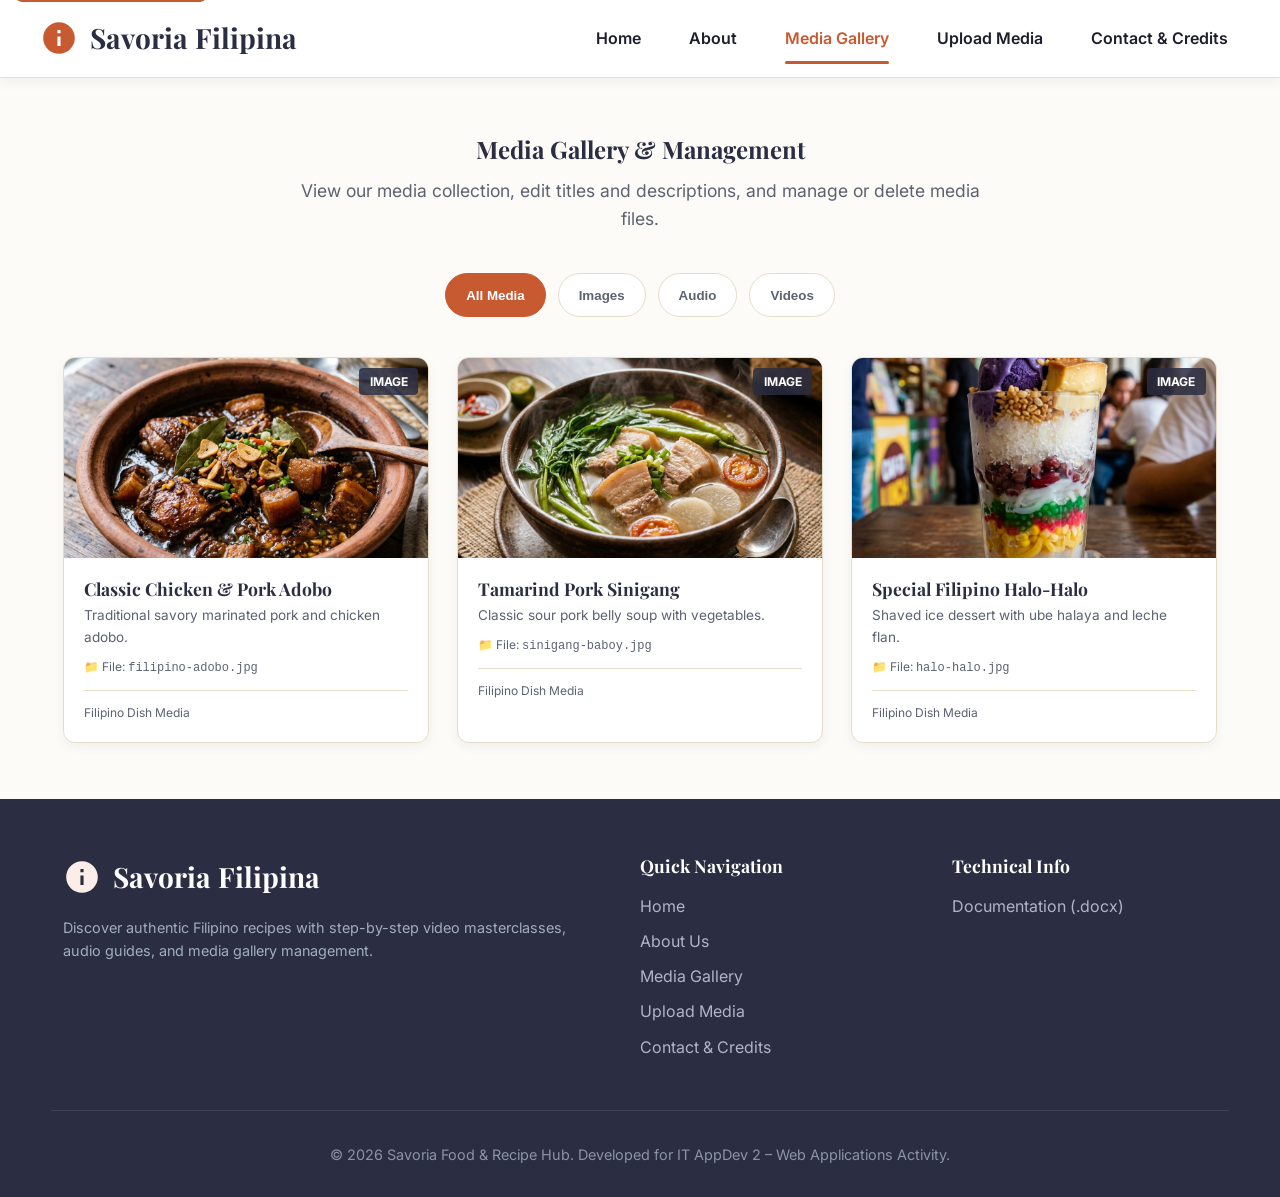
==== gallery.html @ ff86d817 "Add Vercel configuration vercel.json and HTML web pages" ====
<!DOCTYPE html>
<html lang="en">
<head>
    <meta charset="UTF-8">
    <meta name="viewport" content="width=device-width, initial-scale=1.0">
    <meta name="description" content="Savoria Filipina Media Gallery - Browse images, audio recipe guides, and video masterclasses with management features.">
    <title>Media Gallery & Management | Savoria Filipina</title>
    <link rel="preconnect" href="https://fonts.googleapis.com">
    <link rel="preconnect" href="https://fonts.gstatic.com" crossorigin>
    <link href="https://fonts.googleapis.com/css2?family=Inter:wght@400;500;600;700&family=Playfair+Display:wght@600;700;800&display=swap" rel="stylesheet">
    <link rel="stylesheet" href="css/style.css">
</head>
<body>
    <a href="#main-content" class="skip-link">Skip to main content</a>

    <header class="header" role="banner">
        <div class="container header-container">
            <a href="index.html" class="logo" aria-label="Savoria Filipina Home Page">
                <svg viewBox="0 0 24 24" aria-hidden="true">
                    <path d="M12 2C6.48 2 2 6.48 2 12s4.48 10 10 10 10-4.48 10-10S17.52 2 12 2zm1 15h-2v-6h2v6zm0-8h-2V7h2v2z"/>
                </svg>
                <span>Savoria Filipina</span>
            </a>

            <button class="mobile-nav-toggle" id="mobileNavToggle" aria-label="Toggle Navigation Menu" aria-expanded="false" aria-controls="primaryNav">
                <svg viewBox="0 0 24 24" fill="none" stroke-width="2" stroke-linecap="round" stroke-linejoin="round">
                    <line x1="3" y1="12" x2="21" y2="12"></line>
                    <line x1="3" y1="6" x2="21" y2="6"></line>
                    <line x1="3" y1="18" x2="21" y2="18"></line>
                </svg>
            </button>

            <nav id="primaryNav" aria-label="Primary Navigation">
                <ul class="nav-menu" id="navMenu">
                    <li><a href="index.html" class="nav-link">Home</a></li>
                    <li><a href="about.html" class="nav-link">About</a></li>
                    <li><a href="gallery.html" class="nav-link active">Media Gallery</a></li>
                    <li><a href="upload.html" class="nav-link">Upload Media</a></li>
                    <li><a href="contact.html" class="nav-link">Contact & Credits</a></li>
                </ul>
            </nav>
        </div>
    </header>

    <main id="main-content" role="main">
        <section class="section" aria-labelledby="gallery-heading">
            <div class="container">
                <div class="section-header">
                    <h1 id="gallery-heading">Media Gallery & Management</h1>
                    <p>View our media collection, edit titles and descriptions, and manage or delete media files.</p>
                </div>

                <div class="gallery-filter" role="tablist" aria-label="Media Filters">
                    <button class="filter-btn active" data-filter="all" role="tab" aria-selected="true" id="filterAllBtn">All Media</button>
                    <button class="filter-btn" data-filter="image" role="tab" aria-selected="false">Images</button>
                    <button class="filter-btn" data-filter="audio" role="tab" aria-selected="false">Audio</button>
                    <button class="filter-btn" data-filter="video" role="tab" aria-selected="false">Videos</button>
                </div>

                <div class="gallery-grid" id="galleryGrid">
                    <!-- Default System Images -->
                    <article class="gallery-card" data-category="image">
                        <div class="gallery-media-preview">
                            <span class="type-tag">IMAGE</span>
                            <img src="images/filipino-adobo.jpg" alt="Chicken & Pork Adobo" loading="lazy">
                        </div>
                        <div class="gallery-card-footer" style="flex-direction: column; align-items: flex-start; gap: 0.75rem;">
                            <div style="width: 100%;">
                                <h4 style="font-size: 1.1rem; color: var(--secondary); margin-bottom: 0.25rem;">Classic Chicken & Pork Adobo</h4>
                                <p style="font-size: 0.85rem; color: var(--text-muted); margin-bottom: 0.5rem;">Traditional savory marinated pork and chicken adobo.</p>
                                <small style="font-size: 0.75rem; color: var(--text-muted); display: block;">📁 File: <code>filipino-adobo.jpg</code></small>
                            </div>
                            <div style="display: flex; justify-content: space-between; width: 100%; align-items: center; border-top: 1px solid var(--border-color); padding-top: 0.75rem;">
                                <span style="font-size: 0.75rem; color: var(--text-muted);">Filipino Dish Media</span>
                            </div>
                        </div>
                    </article>

                    <article class="gallery-card" data-category="image">
                        <div class="gallery-media-preview">
                            <span class="type-tag">IMAGE</span>
                            <img src="images/sinigang-baboy.jpg" alt="Tamarind Pork Sinigang" loading="lazy">
                        </div>
                        <div class="gallery-card-footer" style="flex-direction: column; align-items: flex-start; gap: 0.75rem;">
                            <div style="width: 100%;">
                                <h4 style="font-size: 1.1rem; color: var(--secondary); margin-bottom: 0.25rem;">Tamarind Pork Sinigang</h4>
                                <p style="font-size: 0.85rem; color: var(--text-muted); margin-bottom: 0.5rem;">Classic sour pork belly soup with vegetables.</p>
                                <small style="font-size: 0.75rem; color: var(--text-muted); display: block;">📁 File: <code>sinigang-baboy.jpg</code></small>
                            </div>
                            <div style="display: flex; justify-content: space-between; width: 100%; align-items: center; border-top: 1px solid var(--border-color); padding-top: 0.75rem;">
                                <span style="font-size: 0.75rem; color: var(--text-muted);">Filipino Dish Media</span>
                            </div>
                        </div>
                    </article>

                    <article class="gallery-card" data-category="image">
                        <div class="gallery-media-preview">
                            <span class="type-tag">IMAGE</span>
                            <img src="images/halo-halo.jpg" alt="Special Filipino Halo-Halo" loading="lazy">
                        </div>
                        <div class="gallery-card-footer" style="flex-direction: column; align-items: flex-start; gap: 0.75rem;">
                            <div style="width: 100%;">
                                <h4 style="font-size: 1.1rem; color: var(--secondary); margin-bottom: 0.25rem;">Special Filipino Halo-Halo</h4>
                                <p style="font-size: 0.85rem; color: var(--text-muted); margin-bottom: 0.5rem;">Shaved ice dessert with ube halaya and leche flan.</p>
                                <small style="font-size: 0.75rem; color: var(--text-muted); display: block;">📁 File: <code>halo-halo.jpg</code></small>
                            </div>
                            <div style="display: flex; justify-content: space-between; width: 100%; align-items: center; border-top: 1px solid var(--border-color); padding-top: 0.75rem;">
                                <span style="font-size: 0.75rem; color: var(--text-muted);">Filipino Dish Media</span>
                            </div>
                        </div>
                    </article>
                </div>
            </div>
        </section>
    </main>

    <footer class="footer" role="contentinfo">
        <div class="container footer-grid">
            <div class="footer-brand">
                <div class="logo">
                    <svg viewBox="0 0 24 24" aria-hidden="true" style="fill: var(--primary-light);">
                        <path d="M12 2C6.48 2 2 6.48 2 12s4.48 10 10 10 10-4.48 10-10S17.52 2 12 2zm1 15h-2v-6h2v6zm0-8h-2V7h2v2z"/>
                    </svg>
                    <span style="color: #ffffff;">Savoria Filipina</span>
                </div>
                <p style="margin-top: 1rem; color: #a0aec0; font-size: 0.9rem;">
                    Discover authentic Filipino recipes with step-by-step video masterclasses, audio guides, and media gallery management.
                </p>
            </div>

            <div class="footer-links">
                <h4>Quick Navigation</h4>
                <ul>
                    <li><a href="index.html">Home</a></li>
                    <li><a href="about.html">About Us</a></li>
                    <li><a href="gallery.html">Media Gallery</a></li>
                    <li><a href="upload.html">Upload Media</a></li>
                    <li><a href="contact.html">Contact & Credits</a></li>
                </ul>
            </div>

            <div class="footer-links">
                <h4>Technical Info</h4>
                <ul>
                    <li><a href="Technical_Documentation.docx" download>Documentation (.docx)</a></li>
                </ul>
            </div>
        </div>

        <div class="container footer-bottom">
            <p>&copy; 2026 Savoria Food & Recipe Hub. Developed for IT AppDev 2 – Web Applications Activity.</p>
        </div>
    </footer>

    <script src="js/main.js"></script>
    <script>
    document.addEventListener('DOMContentLoaded', () => {
        const filterBtns = document.querySelectorAll('.filter-btn');
        const cards = document.querySelectorAll('.gallery-card');

        filterBtns.forEach(btn => {
            btn.addEventListener('click', () => {
                filterBtns.forEach(b => {
                    b.classList.remove('active');
                    b.setAttribute('aria-selected', 'false');
                });
                btn.classList.add('active');
                btn.setAttribute('aria-selected', 'true');

                const filter = btn.getAttribute('data-filter');
                cards.forEach(card => {
                    if (filter === 'all' || card.getAttribute('data-category') === filter) {
                        card.style.display = 'flex';
                    } else {
                        card.style.display = 'none';
                    }
                });
            });
        });
    });
    </script>
</body>
</html>
---- css/style.css ----
/* 
  Savoria Filipina - Stylesheet
  Enhanced Mobile Responsiveness & Accessibility System
*/

:root {
  --primary: #c85a32;
  --primary-hover: #b04723;
  --primary-light: #fbeee9;
  --secondary: #2b2d42;
  --accent: #e07a5f;
  --accent-gold: #d4a373;
  --bg-light: #fdfbf7;
  --bg-card: #ffffff;
  --text-main: #1d1e2c;
  --text-muted: #5c6270;
  --border-color: #e5dec9;
  --border-radius: 12px;
  --shadow-sm: 0 4px 12px rgba(0, 0, 0, 0.05);
  --shadow-md: 0 8px 24px rgba(0, 0, 0, 0.08);
  --shadow-lg: 0 16px 36px rgba(0, 0, 0, 0.12);
  --transition: all 0.25s ease-in-out;
  --max-width: 1200px;
}

/* Reset & Base Styles */
*, *::before, *::after {
  box-sizing: border-box;
  margin: 0;
  padding: 0;
}

html {
  scroll-behavior: smooth;
  font-size: 16px;
  overflow-x: hidden;
}

body {
  font-family: 'Inter', system-ui, -apple-system, BlinkMacSystemFont, "Segoe UI", Roboto, sans-serif;
  background-color: var(--bg-light);
  color: var(--text-main);
  line-height: 1.6;
  display: flex;
  flex-direction: column;
  min-height: 100vh;
  overflow-x: hidden;
}

h1, h2, h3, h4, h5, h6 {
  font-family: 'Playfair Display', Georgia, serif;
  color: var(--secondary);
  line-height: 1.3;
  margin-bottom: 0.75rem;
}

a {
  color: var(--primary);
  text-decoration: none;
  transition: var(--transition);
}

a:hover, a:focus-visible {
  color: var(--primary-hover);
  text-decoration: underline;
}

/* Responsive Images & Videos */
img, video {
  max-width: 100%;
  height: auto;
  display: block;
}

/* Accessibility Focus Ring */
:focus-visible {
  outline: 3px solid var(--primary);
  outline-offset: 3px;
  border-radius: 4px;
}

.skip-link {
  position: absolute;
  top: -40px;
  left: 1rem;
  background: var(--primary);
  color: #ffffff;
  padding: 0.5rem 1rem;
  z-index: 1000;
  transition: top 0.3s;
  border-radius: 0 0 6px 6px;
  font-weight: 600;
}

.skip-link:focus {
  top: 0;
}

/* Container */
.container {
  width: 92%;
  max-width: var(--max-width);
  margin: 0 auto;
  padding: 0 0.75rem;
}

/* Header & Navigation */
.header {
  background-color: var(--bg-card);
  border-bottom: 1px solid var(--border-color);
  position: sticky;
  top: 0;
  z-index: 950;
  box-shadow: var(--shadow-sm);
}

.header-container {
  display: flex;
  align-items: center;
  justify-content: space-between;
  padding: 1rem 0;
  width: 100%;
}

.logo {
  display: flex;
  align-items: center;
  gap: 0.75rem;
  font-family: 'Playfair Display', serif;
  font-size: 1.75rem;
  font-weight: 700;
  color: var(--secondary);
}

.logo svg {
  width: 38px;
  height: 38px;
  fill: var(--primary);
}

.nav-menu {
  display: flex;
  list-style: none;
  gap: 1.5rem;
  align-items: center;
}

.nav-link {
  font-weight: 600;
  color: var(--text-main);
  padding: 0.5rem 0.75rem;
  border-radius: 6px;
  position: relative;
  min-height: 44px;
  display: inline-flex;
  align-items: center;
}

.nav-link:hover, .nav-link.active {
  color: var(--primary);
  text-decoration: none;
}

.nav-link.active::after {
  content: '';
  position: absolute;
  bottom: -4px;
  left: 0.75rem;
  right: 0.75rem;
  height: 3px;
  background-color: var(--primary);
  border-radius: 2px;
}

/* Mobile Nav Toggle */
.mobile-nav-toggle {
  display: none;
  background: none;
  border: 1px solid var(--border-color);
  border-radius: 8px;
  cursor: pointer;
  padding: 0.5rem;
  min-width: 44px;
  min-height: 44px;
  align-items: center;
  justify-content: center;
  margin-left: auto;
}

.mobile-nav-toggle svg {
  width: 26px;
  height: 26px;
  stroke: var(--secondary);
}

/* Hero Section */
.hero {
  padding: 3.5rem 0 3rem;
  background: linear-gradient(135deg, #fff7f2 0%, #fdfbf7 100%);
  border-bottom: 1px solid var(--border-color);
}

.hero-grid {
  display: grid;
  grid-template-columns: 1fr 1fr;
  gap: 3rem;
  align-items: center;
}

.hero-content h1 {
  font-size: 2.75rem;
  margin-bottom: 1.25rem;
}

.hero-content p {
  font-size: 1.15rem;
  color: var(--text-muted);
  margin-bottom: 2rem;
}

.badge {
  display: inline-block;
  padding: 0.35rem 0.85rem;
  background-color: var(--primary-light);
  color: var(--primary);
  font-size: 0.85rem;
  font-weight: 700;
  border-radius: 50px;
  text-transform: uppercase;
  letter-spacing: 0.5px;
  margin-bottom: 1rem;
}

.hero-media-wrapper {
  position: relative;
  border-radius: var(--border-radius);
  overflow: hidden;
  box-shadow: var(--shadow-lg);
  width: 100%;
}

.hero-media-wrapper picture img {
  width: 100%;
  height: auto;
  display: block;
  object-fit: cover;
  transition: transform 0.5s ease;
}

.hero-media-wrapper:hover picture img {
  transform: scale(1.03);
}

/* Button Component */
.btn {
  display: inline-flex;
  align-items: center;
  justify-content: center;
  gap: 0.5rem;
  padding: 0.85rem 1.75rem;
  font-size: 1rem;
  font-weight: 600;
  border-radius: 8px;
  border: none;
  cursor: pointer;
  transition: var(--transition);
  text-decoration: none;
  min-height: 44px;
}

.btn-primary {
  background-color: var(--primary);
  color: #ffffff;
}

.btn-primary:hover, .btn-primary:focus-visible {
  background-color: var(--primary-hover);
  color: #ffffff;
  text-decoration: none;
  box-shadow: 0 4px 14px rgba(200, 90, 50, 0.4);
}

.btn-secondary {
  background-color: transparent;
  border: 2px solid var(--primary);
  color: var(--primary);
}

.btn-secondary:hover {
  background-color: var(--primary-light);
  color: var(--primary-hover);
  text-decoration: none;
}

.btn-danger {
  background-color: #d90429;
  color: #ffffff;
}

.btn-danger:hover {
  background-color: #b8001f;
  color: #ffffff;
}

/* Section Styles */
.section {
  padding: 3.5rem 0;
}

.section-header {
  text-align: center;
  max-width: 700px;
  margin: 0 auto 2.5rem;
}

.section-header h2 {
  font-size: 2.25rem;
}

.section-header p {
  color: var(--text-muted);
  font-size: 1.1rem;
}

/* Recipe Grid & Cards */
.recipe-grid {
  display: grid;
  grid-template-columns: repeat(auto-fit, minmax(300px, 1fr));
  gap: 2rem;
}

.recipe-card {
  background: var(--bg-card);
  border-radius: var(--border-radius);
  border: 1px solid var(--border-color);
  overflow: hidden;
  box-shadow: var(--shadow-sm);
  transition: var(--transition);
  display: flex;
  flex-direction: column;
}

.recipe-card:hover {
  transform: translateY(-6px);
  box-shadow: var(--shadow-md);
}

.recipe-card-img {
  width: 100%;
  height: 220px;
  object-fit: cover;
}

.recipe-card-body {
  padding: 1.5rem;
  flex-grow: 1;
  display: flex;
  flex-direction: column;
}

.recipe-card-title {
  font-size: 1.35rem;
  margin-bottom: 0.5rem;
}

.recipe-card-desc {
  color: var(--text-muted);
  font-size: 0.95rem;
  margin-bottom: 1.25rem;
  flex-grow: 1;
}

/* Audio Player Box */
.audio-player-box {
  background: var(--primary-light);
  border-radius: 10px;
  padding: 1.5rem;
  margin-top: 1rem;
  border: 1px solid rgba(200, 90, 50, 0.15);
}

.audio-player-box h4 {
  font-size: 1rem;
  color: var(--secondary);
  display: flex;
  align-items: center;
  gap: 0.5rem;
  margin-bottom: 0.75rem;
}

audio {
  width: 100%;
  height: 44px;
  border-radius: 6px;
}

.transcript-toggle {
  background: none;
  border: none;
  color: var(--primary);
  font-size: 0.9rem;
  font-weight: 600;
  cursor: pointer;
  padding: 0.5rem 0;
  margin-top: 0.5rem;
  display: inline-flex;
  align-items: center;
  gap: 0.25rem;
  min-height: 44px;
}

.transcript-content {
  display: none;
  background: #ffffff;
  padding: 1rem;
  border-radius: 6px;
  margin-top: 0.5rem;
  font-size: 0.9rem;
  border: 1px solid var(--border-color);
  color: var(--text-muted);
}

.transcript-content.show {
  display: block;
}

/* Video Showcase Box */
.video-showcase {
  background: var(--bg-card);
  border-radius: var(--border-radius);
  border: 1px solid var(--border-color);
  padding: 1.75rem;
  box-shadow: var(--shadow-md);
}

.video-wrapper {
  position: relative;
  width: 100%;
  border-radius: 8px;
  overflow: hidden;
  background-color: #000000;
  margin-bottom: 1.5rem;
}

video {
  width: 100%;
  max-height: 480px;
  display: block;
}

/* Gallery & Management */
.gallery-filter {
  display: flex;
  justify-content: center;
  gap: 0.75rem;
  margin-bottom: 2.5rem;
  flex-wrap: wrap;
}

.filter-btn {
  padding: 0.6rem 1.25rem;
  background: var(--bg-card);
  border: 1px solid var(--border-color);
  border-radius: 50px;
  font-weight: 600;
  color: var(--text-muted);
  cursor: pointer;
  transition: var(--transition);
  min-height: 44px;
  display: inline-flex;
  align-items: center;
}

.filter-btn:hover, .filter-btn.active {
  background: var(--primary);
  color: #ffffff;
  border-color: var(--primary);
}

.gallery-grid {
  display: grid;
  grid-template-columns: repeat(auto-fill, minmax(280px, 1fr));
  gap: 1.75rem;
}

.gallery-card {
  background: var(--bg-card);
  border: 1px solid var(--border-color);
  border-radius: var(--border-radius);
  overflow: hidden;
  box-shadow: var(--shadow-sm);
  display: flex;
  flex-direction: column;
}

.gallery-media-preview {
  height: 200px;
  background-color: #f1ebd9;
  display: flex;
  align-items: center;
  justify-content: center;
  overflow: hidden;
  position: relative;
}

.gallery-media-preview img {
  width: 100%;
  height: 100%;
  object-fit: cover;
}

.gallery-media-preview video {
  width: 100%;
  height: 100%;
  object-fit: cover;
}

.type-tag {
  position: absolute;
  top: 10px;
  right: 10px;
  background: rgba(43, 45, 66, 0.85);
  color: #ffffff;
  padding: 0.25rem 0.65rem;
  border-radius: 4px;
  font-size: 0.75rem;
  font-weight: 700;
  text-transform: uppercase;
}

.gallery-card-footer {
  padding: 1.25rem;
  display: flex;
  align-items: center;
  justify-content: space-between;
  gap: 0.5rem;
}

.gallery-filename {
  font-weight: 600;
  font-size: 0.9rem;
  white-space: nowrap;
  overflow: hidden;
  text-overflow: ellipsis;
  max-width: 160px;
}

/* Upload Form Component */
.upload-card {
  max-width: 650px;
  margin: 0 auto;
  background: var(--bg-card);
  border: 1px solid var(--border-color);
  border-radius: var(--border-radius);
  padding: 2.5rem;
  box-shadow: var(--shadow-md);
}

.form-group {
  margin-bottom: 1.75rem;
}

.form-label {
  display: block;
  font-weight: 600;
  margin-bottom: 0.5rem;
  color: var(--secondary);
}

.form-control {
  width: 100%;
  padding: 0.85rem 1rem;
  border: 1px solid var(--border-color);
  border-radius: 8px;
  font-size: 1rem;
  transition: var(--transition);
  background: var(--bg-light);
}

.form-control:focus {
  background: #ffffff;
  border-color: var(--primary);
  outline: none;
}

.file-dropzone {
  border: 2px dashed var(--primary);
  background: var(--primary-light);
  border-radius: 12px;
  padding: 2.5rem 1.5rem;
  text-align: center;
  cursor: pointer;
  transition: var(--transition);
  position: relative;
}

.file-dropzone:hover {
  background: #f7ded3;
}

.file-dropzone input[type="file"] {
  position: absolute;
  top: 0;
  left: 0;
  width: 100%;
  height: 100%;
  opacity: 0;
  cursor: pointer;
}

.dropzone-icon {
  width: 48px;
  height: 48px;
  fill: var(--primary);
  margin-bottom: 1rem;
}

.alert {
  padding: 1rem 1.25rem;
  border-radius: 8px;
  margin-bottom: 1.5rem;
  font-weight: 500;
  display: flex;
  align-items: center;
  gap: 0.75rem;
}

.alert-success {
  background-color: #e8f5e9;
  color: #2e7d32;
  border: 1px solid #c8e6c9;
}

.alert-danger {
  background-color: #ffebee;
  color: #c62828;
  border: 1px solid #ffcdd2;
}

/* Documentation Table */
.doc-table {
  width: 100%;
  border-collapse: collapse;
  margin: 1.5rem 0 2.5rem;
  background: var(--bg-card);
  border-radius: 8px;
  overflow: hidden;
  box-shadow: var(--shadow-sm);
}

.doc-table th, .doc-table td {
  padding: 1rem 1.25rem;
  text-align: left;
  border-bottom: 1px solid var(--border-color);
}

.doc-table th {
  background-color: var(--secondary);
  color: #ffffff;
  font-weight: 600;
}

.doc-table tr:hover {
  background-color: #f7f3eb;
}

/* Footer */
.footer {
  background-color: var(--secondary);
  color: #e2e4ec;
  padding: 3.5rem 0 2rem;
  margin-top: auto;
}

.footer-grid {
  display: grid;
  grid-template-columns: 2fr 1fr 1fr;
  gap: 3rem;
  margin-bottom: 2.5rem;
}

.footer-brand h3 {
  color: #ffffff;
  font-size: 1.5rem;
  margin-bottom: 1rem;
}

.footer-links h4 {
  color: #ffffff;
  font-size: 1.1rem;
  margin-bottom: 1rem;
}

.footer-links ul {
  list-style: none;
}

.footer-links li {
  margin-bottom: 0.6rem;
}

.footer-links a {
  color: #b0b5c6;
}

.footer-links a:hover {
  color: #ffffff;
}

.footer-bottom {
  text-align: center;
  padding-top: 2rem;
  border-top: 1px solid rgba(255, 255, 255, 0.1);
  color: #8c93a8;
  font-size: 0.9rem;
}

/* Responsive Media Queries for Mobile & Tablet */
@media (max-width: 900px) {
  .hero-grid {
    grid-template-columns: 1fr;
    gap: 2rem;
  }
  
  .footer-grid {
    grid-template-columns: 1fr;
    gap: 2rem;
  }
}

@media (max-width: 768px) {
  .container {
    width: 96%;
    padding: 0 0.5rem;
  }

  .header-container {
    padding: 0.75rem 0;
  }

  .nav-menu {
    display: none;
    position: absolute;
    top: 100%;
    left: 0;
    width: 100%;
    background-color: var(--bg-card);
    flex-direction: column;
    padding: 1.25rem;
    box-shadow: var(--shadow-md);
    border-bottom: 1px solid var(--border-color);
  }

  .nav-menu.show {
    display: flex;
  }

  .mobile-nav-toggle {
    display: flex;
    margin-left: auto;
    margin-right: 0;
  }

  .hero {
    padding: 2rem 0;
  }

  .hero-content h1 {
    font-size: 2.1rem;
  }

  .section-header h2 {
    font-size: 1.8rem;
  }

  .upload-card {
    padding: 1.5rem;
  }
}

@media (max-width: 480px) {
  .container {
    width: 98%;
    padding: 0 0.35rem;
  }

  .logo span {
    font-size: 1.35rem;
  }

  .mobile-nav-toggle {
    margin-left: auto;
    margin-right: 0;
  }

  .hero-content h1 {
    font-size: 1.75rem;
  }

  .btn {
    width: 100%;
  }

  .gallery-grid {
    grid-template-columns: 1fr;
  }
}
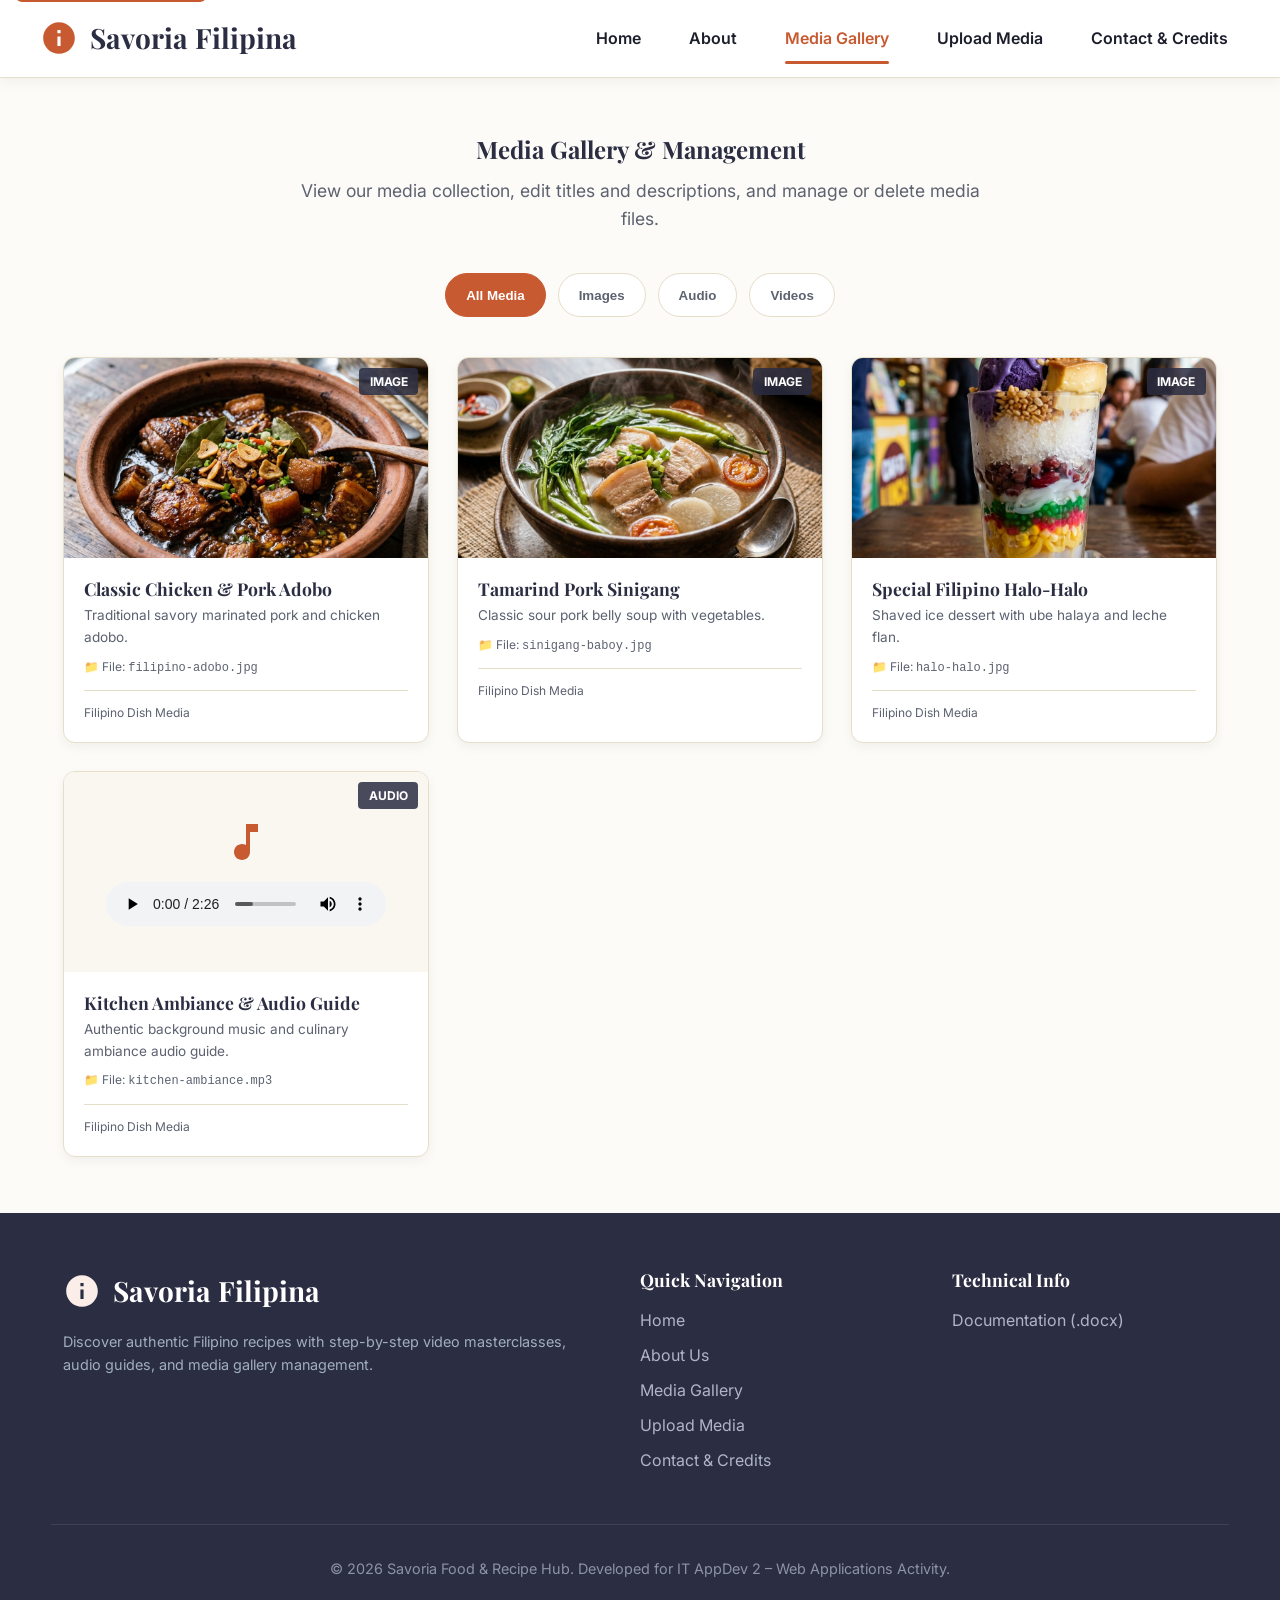
==== commit 31140f40: "feat: add audio sample card to gallery page with embedded player" ====
--- a/gallery.html
+++ b/gallery.html
@@ -109,6 +109,29 @@
                             </div>
                         </div>
                     </article>
+
+                    <article class="gallery-card" data-category="audio">
+                        <div class="gallery-media-preview" style="background: #faf6f0; display: flex; flex-direction: column; align-items: center; justify-content: center; padding: 1.5rem 1rem;">
+                            <span class="type-tag">AUDIO</span>
+                            <svg width="48" height="48" viewBox="0 0 24 24" fill="var(--primary)" aria-hidden="true" style="margin-bottom: 0.5rem;">
+                                <path d="M12 3v10.55c-.59-.34-1.27-.55-2-.55-2.21 0-4 1.79-4 4s1.79 4 4 4 4-1.79 4-4V7h4V3h-6z"/>
+                            </svg>
+                            <audio controls style="width: 100%; max-width: 280px; margin-top: 0.5rem;">
+                                <source src="audio/kitchen-ambiance.mp3" type="audio/mpeg">
+                                Your browser does not support the audio element.
+                            </audio>
+                        </div>
+                        <div class="gallery-card-footer" style="flex-direction: column; align-items: flex-start; gap: 0.75rem;">
+                            <div style="width: 100%;">
+                                <h4 style="font-size: 1.1rem; color: var(--secondary); margin-bottom: 0.25rem;">Kitchen Ambiance & Audio Guide</h4>
+                                <p style="font-size: 0.85rem; color: var(--text-muted); margin-bottom: 0.5rem;">Authentic background music and culinary ambiance audio guide.</p>
+                                <small style="font-size: 0.75rem; color: var(--text-muted); display: block;">📁 File: <code>kitchen-ambiance.mp3</code></small>
+                            </div>
+                            <div style="display: flex; justify-content: space-between; width: 100%; align-items: center; border-top: 1px solid var(--border-color); padding-top: 0.75rem;">
+                                <span style="font-size: 0.75rem; color: var(--text-muted);">Filipino Dish Media</span>
+                            </div>
+                        </div>
+                    </article>
                 </div>
             </div>
         </section>
--- a/css/style.css
+++ b/css/style.css
@@ -805,3 +805,90 @@
     grid-template-columns: 1fr;
   }
 }
+
+/* Ambient Background Audio Controller Widget */
+.ambient-audio-container {
+  display: inline-flex;
+  align-items: center;
+  gap: 0.75rem;
+  background: rgba(255, 255, 255, 0.92);
+  backdrop-filter: blur(8px);
+  border: 1px solid var(--border-color);
+  padding: 0.5rem 1rem;
+  border-radius: 50px;
+  box-shadow: var(--shadow-sm);
+  margin-top: 1rem;
+  transition: var(--transition);
+}
+
+.ambient-audio-container:hover {
+  box-shadow: var(--shadow-md);
+  border-color: var(--primary);
+}
+
+.ambient-audio-info {
+  display: flex;
+  align-items: center;
+  gap: 0.5rem;
+  font-size: 0.85rem;
+  font-weight: 600;
+  color: var(--secondary);
+}
+
+.ambient-audio-btn {
+  display: inline-flex;
+  align-items: center;
+  justify-content: center;
+  width: 34px;
+  height: 34px;
+  border-radius: 50%;
+  border: none;
+  background: var(--primary);
+  color: #ffffff;
+  cursor: pointer;
+  transition: var(--transition);
+}
+
+.ambient-audio-btn:hover, .ambient-audio-btn:focus-visible {
+  background: var(--primary-hover);
+  transform: scale(1.05);
+}
+
+.ambient-audio-status-badge {
+  display: inline-block;
+  font-size: 0.75rem;
+  padding: 0.15rem 0.5rem;
+  border-radius: 12px;
+  background: var(--primary-light);
+  color: var(--primary);
+  font-weight: 600;
+}
+
+.sound-wave-icon {
+  display: inline-flex;
+  align-items: flex-end;
+  gap: 2px;
+  height: 14px;
+}
+
+.sound-wave-bar {
+  width: 3px;
+  background: var(--primary);
+  border-radius: 2px;
+  animation: soundWave 1.2s infinite ease-in-out alternate;
+}
+
+.sound-wave-bar:nth-child(1) { height: 6px; animation-delay: 0.1s; }
+.sound-wave-bar:nth-child(2) { height: 12px; animation-delay: 0.3s; }
+.sound-wave-bar:nth-child(3) { height: 8px; animation-delay: 0.2s; }
+
+.ambient-audio-container.paused .sound-wave-bar {
+  animation: none;
+  height: 4px;
+}
+
+@keyframes soundWave {
+  0% { height: 4px; }
+  100% { height: 14px; }
+}
+
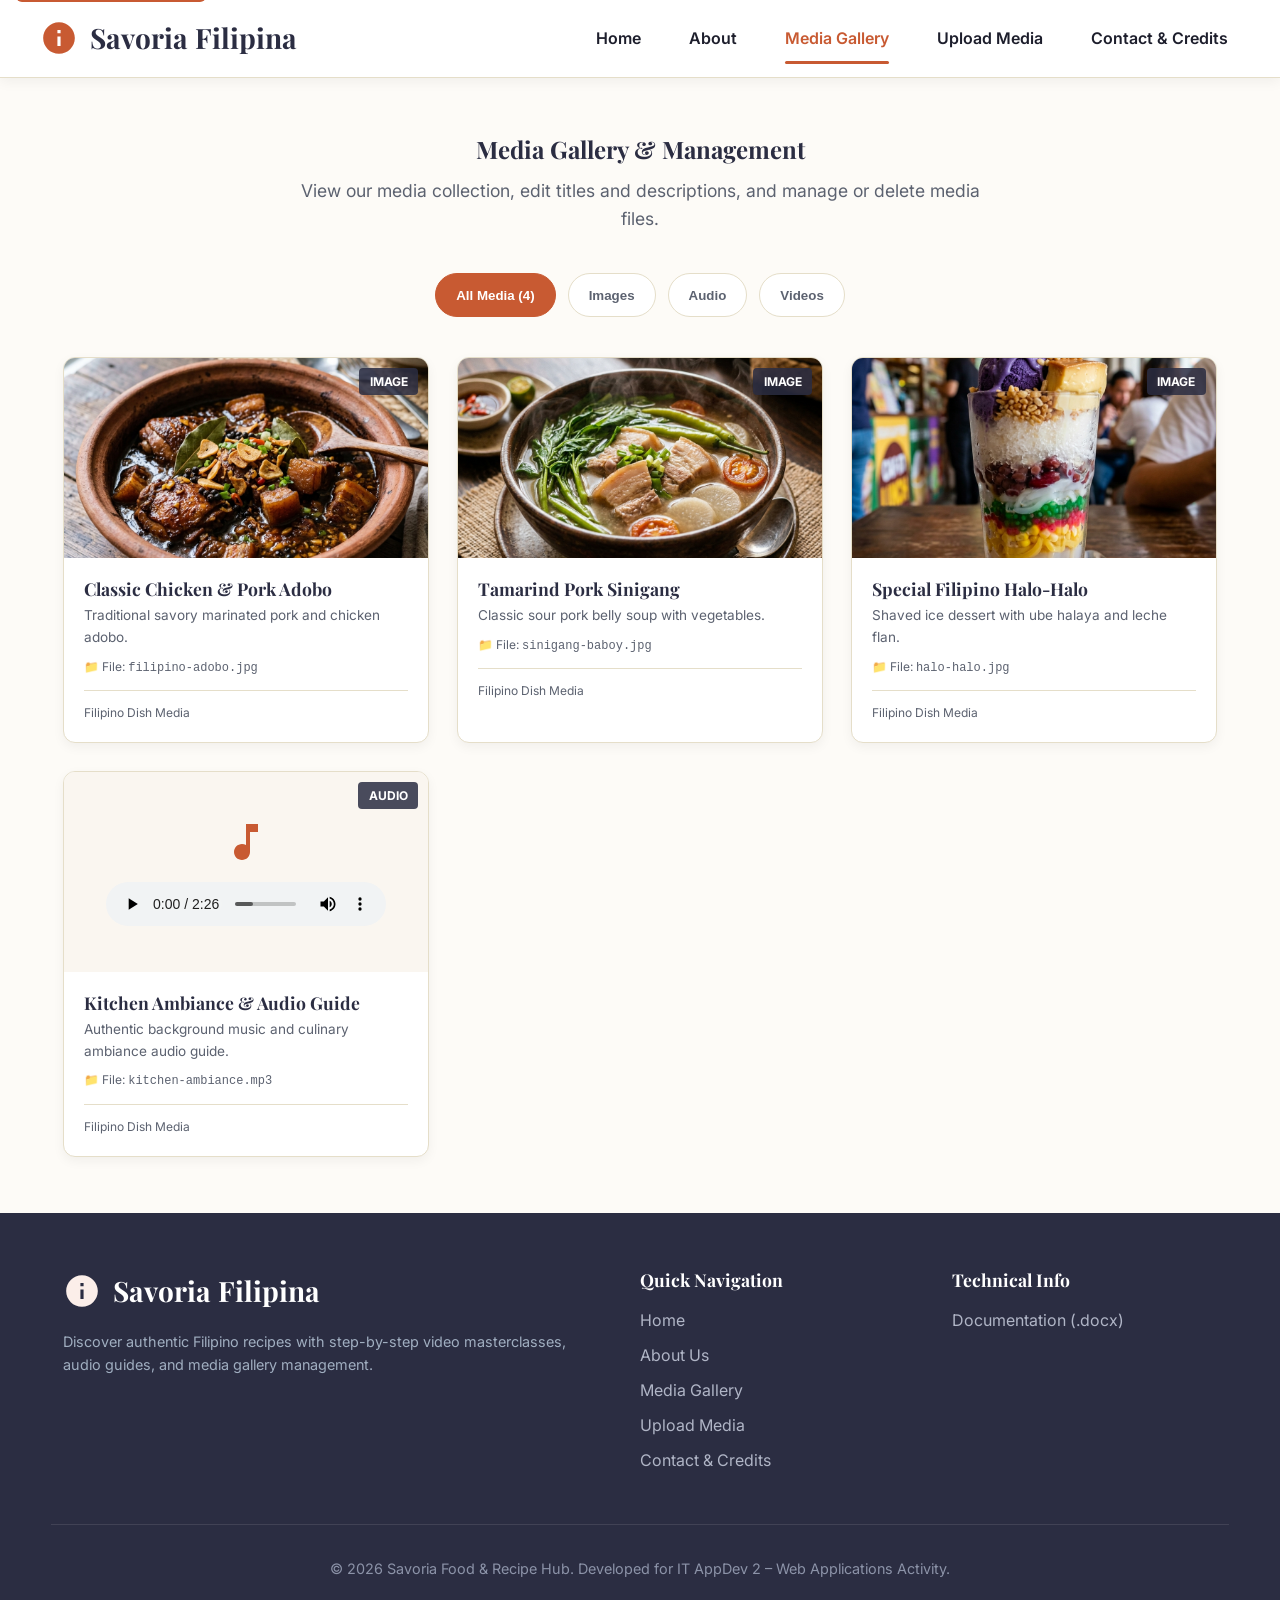
==== commit eec68277: "feat: implement client-side media editing, deletion, and status notifications in the gallery using l" ====
--- a/gallery.html
+++ b/gallery.html
@@ -50,6 +50,8 @@
                     <p>View our media collection, edit titles and descriptions, and manage or delete media files.</p>
                 </div>
 
+                <div id="statusAlertContainer"></div>
+
                 <div class="gallery-filter" role="tablist" aria-label="Media Filters">
                     <button class="filter-btn active" data-filter="all" role="tab" aria-selected="true" id="filterAllBtn">All Media</button>
                     <button class="filter-btn" data-filter="image" role="tab" aria-selected="false">Images</button>
@@ -137,6 +139,29 @@
         </section>
     </main>
 
+    <!-- Edit Media Modal Overlay -->
+    <div id="editModal" style="display: none; position: fixed; top: 0; left: 0; width: 100%; height: 100%; background: rgba(0,0,0,0.65); z-index: 9999; align-items: center; justify-content: center; padding: 1rem;">
+        <div style="background: #ffffff; width: 100%; max-width: 550px; border-radius: var(--border-radius); padding: 2rem; box-shadow: var(--shadow-lg); position: relative;">
+            <button type="button" id="closeEditModal" style="position: absolute; top: 1rem; right: 1rem; background: none; border: none; font-size: 1.5rem; cursor: pointer; color: var(--text-muted);">&times;</button>
+            <h2 style="font-size: 1.4rem; color: var(--secondary); margin-bottom: 1rem;">Edit Media Details</h2>
+            <form id="editForm">
+                <input type="hidden" id="editMediaId" value="">
+                <div class="form-group">
+                    <label for="editMediaTitle" class="form-label">Media Title: *</label>
+                    <input type="text" id="editMediaTitle" class="form-control" required>
+                </div>
+                <div class="form-group">
+                    <label for="editMediaDescription" class="form-label">Media Description:</label>
+                    <textarea id="editMediaDescription" class="form-control" rows="4"></textarea>
+                </div>
+                <div style="display: flex; gap: 1rem; justify-content: flex-end; margin-top: 1.5rem;">
+                    <button type="button" class="btn btn-secondary" id="cancelEditBtn">Cancel</button>
+                    <button type="submit" class="btn btn-primary">Save Changes</button>
+                </div>
+            </form>
+        </div>
+    </div>
+
     <footer class="footer" role="contentinfo">
         <div class="container footer-grid">
             <div class="footer-brand">
@@ -178,8 +203,197 @@
     <script src="js/main.js"></script>
     <script>
     document.addEventListener('DOMContentLoaded', () => {
+        const galleryGrid = document.getElementById('galleryGrid');
+        const statusAlertContainer = document.getElementById('statusAlertContainer');
         const filterBtns = document.querySelectorAll('.filter-btn');
-        const cards = document.querySelectorAll('.gallery-card');
+
+        function escapeHtml(str) {
+            if (!str) return '';
+            return String(str)
+                .replace(/&/g, '&amp;')
+                .replace(/</g, '&lt;')
+                .replace(/>/g, '&gt;')
+                .replace(/"/g, '&quot;')
+                .replace(/'/g, '&#039;');
+        }
+
+        const statusData = sessionStorage.getItem('gallery_status');
+        if (statusData && statusAlertContainer) {
+            try {
+                const status = JSON.parse(statusData);
+                statusAlertContainer.innerHTML = `
+                    <div class="alert alert-${status.type || 'success'}" role="alert" style="max-width: 800px; margin: 0 auto 2rem; display: flex; align-items: center; gap: 0.75rem;">
+                        <svg width="20" height="20" viewBox="0 0 24 24" fill="currentColor" aria-hidden="true">
+                            <path d="M12 2C6.48 2 2 6.48 2 12s4.48 10 10 10 10-4.48 10-10S17.52 2 12 2zm-2 15l-5-5 1.41-1.41L10 14.17l7.59-7.59L19 8l-9 9z"/>
+                        </svg>
+                        <span>${escapeHtml(status.message)}</span>
+                    </div>
+                `;
+                sessionStorage.removeItem('gallery_status');
+            } catch (e) {}
+        }
+
+        function renderCustomUploads() {
+            const customUploads = JSON.parse(localStorage.getItem('savoria_custom_uploads') || '[]');
+            customUploads.forEach(item => {
+                if (document.querySelector(`[data-id="${item.id}"]`)) return;
+
+                const card = document.createElement('article');
+                card.className = 'gallery-card';
+                card.setAttribute('data-category', item.type || 'image');
+                card.setAttribute('data-id', item.id);
+
+                let previewHtml = '';
+                if (item.type === 'image') {
+                    previewHtml = `<img src="${item.path}" alt="${escapeHtml(item.title)}" loading="lazy">`;
+                } else if (item.type === 'audio') {
+                    previewHtml = `
+                        <div style="background: #faf6f0; display: flex; flex-direction: column; align-items: center; justify-content: center; padding: 1.5rem 1rem; width: 100%;">
+                            <svg width="48" height="48" viewBox="0 0 24 24" fill="var(--primary)" aria-hidden="true" style="margin-bottom: 0.5rem;">
+                                <path d="M12 3v10.55c-.59-.34-1.27-.55-2-.55-2.21 0-4 1.79-4 4s1.79 4 4 4 4-1.79 4-4V7h4V3h-6z"/>
+                            </svg>
+                            <audio controls style="width: 100%; max-width: 280px; margin-top: 0.5rem;">
+                                <source src="${item.path}">
+                                Audio player not supported.
+                            </audio>
+                        </div>`;
+                } else if (item.type === 'video') {
+                    previewHtml = `
+                        <div style="background: #000; height: 220px; width: 100%;">
+                            <video controls style="width: 100%; height: 100%; object-fit: cover;">
+                                <source src="${item.path}">
+                                Video player not supported.
+                            </video>
+                        </div>`;
+                }
+
+                card.innerHTML = `
+                    <div class="gallery-media-preview">
+                        <span class="type-tag">${(item.type || 'IMAGE').toUpperCase()}</span>
+                        ${previewHtml}
+                    </div>
+                    <div class="gallery-card-footer" style="flex-direction: column; align-items: flex-start; gap: 0.75rem;">
+                        <div style="width: 100%;">
+                            <h4 class="card-title-el" style="font-size: 1.1rem; color: var(--secondary); margin-bottom: 0.25rem;">
+                                ${escapeHtml(item.title)}
+                            </h4>
+                            ${item.description ? `<p class="card-desc-el" style="font-size: 0.85rem; color: var(--text-muted); margin-bottom: 0.5rem;">${escapeHtml(item.description)}</p>` : ''}
+                            <small style="font-size: 0.75rem; color: var(--text-muted); display: block;">
+                                📁 File: <code>${escapeHtml(item.name)}</code>
+                            </small>
+                        </div>
+                        <div style="display: flex; justify-content: space-between; width: 100%; align-items: center; border-top: 1px solid var(--border-color); padding-top: 0.75rem; gap: 0.5rem;">
+                            <span style="font-size: 0.75rem; color: var(--text-muted);">User Uploaded</span>
+                            <div style="display: flex; gap: 0.4rem;">
+                                <button type="button" class="btn btn-secondary edit-btn" style="padding: 0.4rem 0.75rem; font-size: 0.8rem; border-color: #0284c7; color: #0284c7;" data-id="${item.id}" data-title="${escapeHtml(item.title)}" data-desc="${escapeHtml(item.description || '')}">
+                                    Edit
+                                </button>
+                                <button type="button" class="btn btn-danger delete-btn" style="padding: 0.4rem 0.75rem; font-size: 0.8rem; display: inline-flex; align-items: center; gap: 0.35rem;" data-id="${item.id}" data-name="${escapeHtml(item.name)}">
+                                    Delete
+                                </button>
+                            </div>
+                        </div>
+                    </div>
+                `;
+                galleryGrid.insertBefore(card, galleryGrid.firstChild);
+            });
+
+            attachCardActionListeners();
+        }
+
+        const editModal = document.getElementById('editModal');
+        const editForm = document.getElementById('editForm');
+        const editMediaIdInput = document.getElementById('editMediaId');
+        const editTitleInput = document.getElementById('editMediaTitle');
+        const editDescInput = document.getElementById('editMediaDescription');
+        const closeEditModal = document.getElementById('closeEditModal');
+        const cancelEditBtn = document.getElementById('cancelEditBtn');
+
+        function attachCardActionListeners() {
+            document.querySelectorAll('.edit-btn').forEach(btn => {
+                btn.onclick = () => {
+                    const id = btn.getAttribute('data-id');
+                    const title = btn.getAttribute('data-title');
+                    const desc = btn.getAttribute('data-desc');
+
+                    if (editMediaIdInput && editTitleInput && editDescInput && editModal) {
+                        editMediaIdInput.value = id;
+                        editTitleInput.value = title;
+                        editDescInput.value = desc || '';
+                        editModal.style.display = 'flex';
+                    }
+                };
+            });
+
+            document.querySelectorAll('.delete-btn').forEach(btn => {
+                btn.onclick = () => {
+                    const id = btn.getAttribute('data-id');
+                    const name = btn.getAttribute('data-name');
+                    if (confirm(`Are you sure you want to delete '${name}'?`)) {
+                        let uploads = JSON.parse(localStorage.getItem('savoria_custom_uploads') || '[]');
+                        uploads = uploads.filter(u => u.id !== id);
+                        localStorage.setItem('savoria_custom_uploads', JSON.stringify(uploads));
+
+                        const cardEl = document.querySelector(`[data-id="${id}"]`);
+                        if (cardEl) cardEl.remove();
+                        updateFilterCounts();
+                    }
+                };
+            });
+        }
+
+        if (editForm) {
+            editForm.addEventListener('submit', (e) => {
+                e.preventDefault();
+                const id = editMediaIdInput.value;
+                const newTitle = editTitleInput.value.trim();
+                const newDesc = editDescInput.value.trim();
+
+                let uploads = JSON.parse(localStorage.getItem('savoria_custom_uploads') || '[]');
+                const idx = uploads.findIndex(u => u.id === id);
+                if (idx !== -1) {
+                    uploads[idx].title = newTitle;
+                    uploads[idx].description = newDesc;
+                    localStorage.setItem('savoria_custom_uploads', JSON.stringify(uploads));
+                }
+
+                const cardEl = document.querySelector(`[data-id="${id}"]`);
+                if (cardEl) {
+                    const titleEl = cardEl.querySelector('.card-title-el');
+                    const descEl = cardEl.querySelector('.card-desc-el');
+                    if (titleEl) titleEl.textContent = newTitle;
+                    if (descEl) descEl.textContent = newDesc;
+                }
+
+                if (editModal) editModal.style.display = 'none';
+            });
+        }
+
+        function hideModal() {
+            if (editModal) editModal.style.display = 'none';
+        }
+        if (closeEditModal) closeEditModal.onclick = hideModal;
+        if (cancelEditBtn) cancelEditBtn.onclick = hideModal;
+
+        function updateFilterCounts() {
+            const allCards = document.querySelectorAll('.gallery-card');
+            const activeBtn = document.querySelector('.filter-btn.active');
+            const filter = activeBtn ? activeBtn.getAttribute('data-filter') : 'all';
+
+            allCards.forEach(card => {
+                if (filter === 'all' || card.getAttribute('data-category') === filter) {
+                    card.style.display = 'flex';
+                } else {
+                    card.style.display = 'none';
+                }
+            });
+
+            const filterAllBtn = document.getElementById('filterAllBtn');
+            if (filterAllBtn) filterAllBtn.textContent = `All Media (${allCards.length})`;
+        }
+
+        renderCustomUploads();
+        updateFilterCounts();
 
         filterBtns.forEach(btn => {
             btn.addEventListener('click', () => {
@@ -189,15 +403,7 @@
                 });
                 btn.classList.add('active');
                 btn.setAttribute('aria-selected', 'true');
-
-                const filter = btn.getAttribute('data-filter');
-                cards.forEach(card => {
-                    if (filter === 'all' || card.getAttribute('data-category') === filter) {
-                        card.style.display = 'flex';
-                    } else {
-                        card.style.display = 'none';
-                    }
-                });
+                updateFilterCounts();
             });
         });
     });
